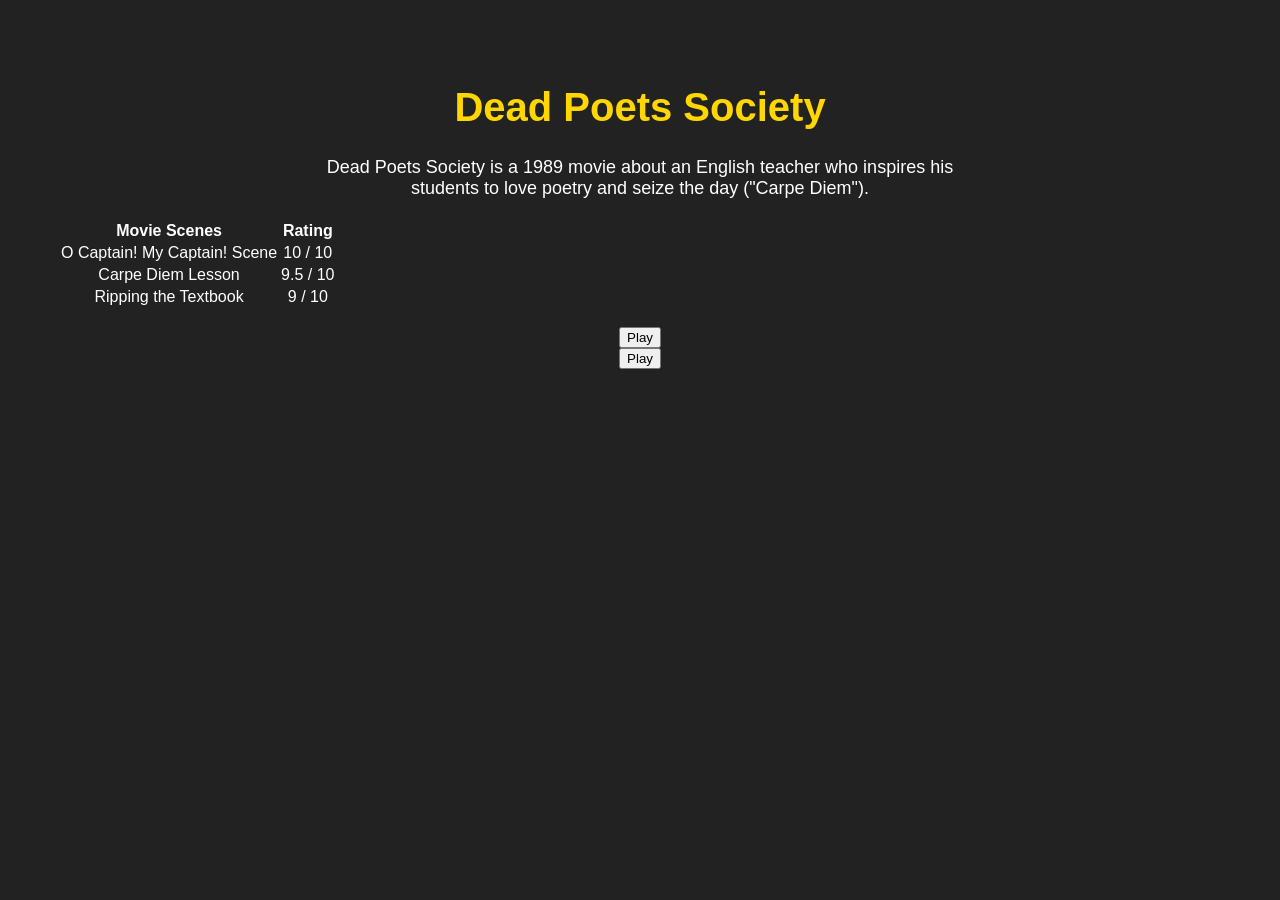
==== index.html @ 8d78c1af "Website Files I have created the index.html, style.css and images." ====
<!--ANEES AHMED-->
<!--26i-3129-->
<!--SE-C-->

<!DOCTYPE html>
 <html>
    <head>
        <title>MOVIE FAN PAGE</title>
        <link rel="stylesheet" href="style.css">
    </head>
    <body>
    <h1>Dead Poets Society</h1>
     <p>
        Dead Poets Society is a 1989 movie about an English teacher who inspires 
        his students to love poetry and seize the day ("Carpe Diem").
    </p>
    <table>
        <tr>
            <th>Movie Scenes</th>
            <th>Rating</th>
        </tr>
        <tr>
            <td>O Captain! My Captain! Scene</td>
            <td>10 / 10</td>
        </tr>
        <tr>
            <td>Carpe Diem Lesson</td>
            <td>9.5 / 10</td>
        </tr>
        <tr>
            <td>Ripping the Textbook</td>
            <td>9 / 10</td>
        </tr>
    </table>
    <br>
    <button>Play</button>
    <br>
    <button onclick="playMovie()">Play</button>
    <script>
        function playMovie() {
            console.log("Play button was clicked for Dead Poets Society");
            window.alert("Now playing Dead Poets Society! Carpe Diem!");
        }
    </script>
    </body>
    </html>
---- style.css ----
/* ANEES AHMED
   26I-3129
   SE-C
*/
body{
    background-color: #222222;
    color: white;
    font-family: Arial, sans-serif;
    text-align: center;
    padding: 50px;
}
h1 {
    color: gold;
    font-size: 40px;
}
p {
    width: 60%;
    margin: 20px auto;
    font-size: 18px;

table {
    margin: 30px auto;
    border-collapse: collapse;
    width: 50%;
}
th, td {
    border: 1px solid white;
    padding: 10px;
}
th {
    background-color: gold;
    color: black;
}
button {
    background-color: gold;
    color: black;
    font-size: 20px;
    padding: 10px 30px;
    border: none;
    cursor: pointer;
}
}
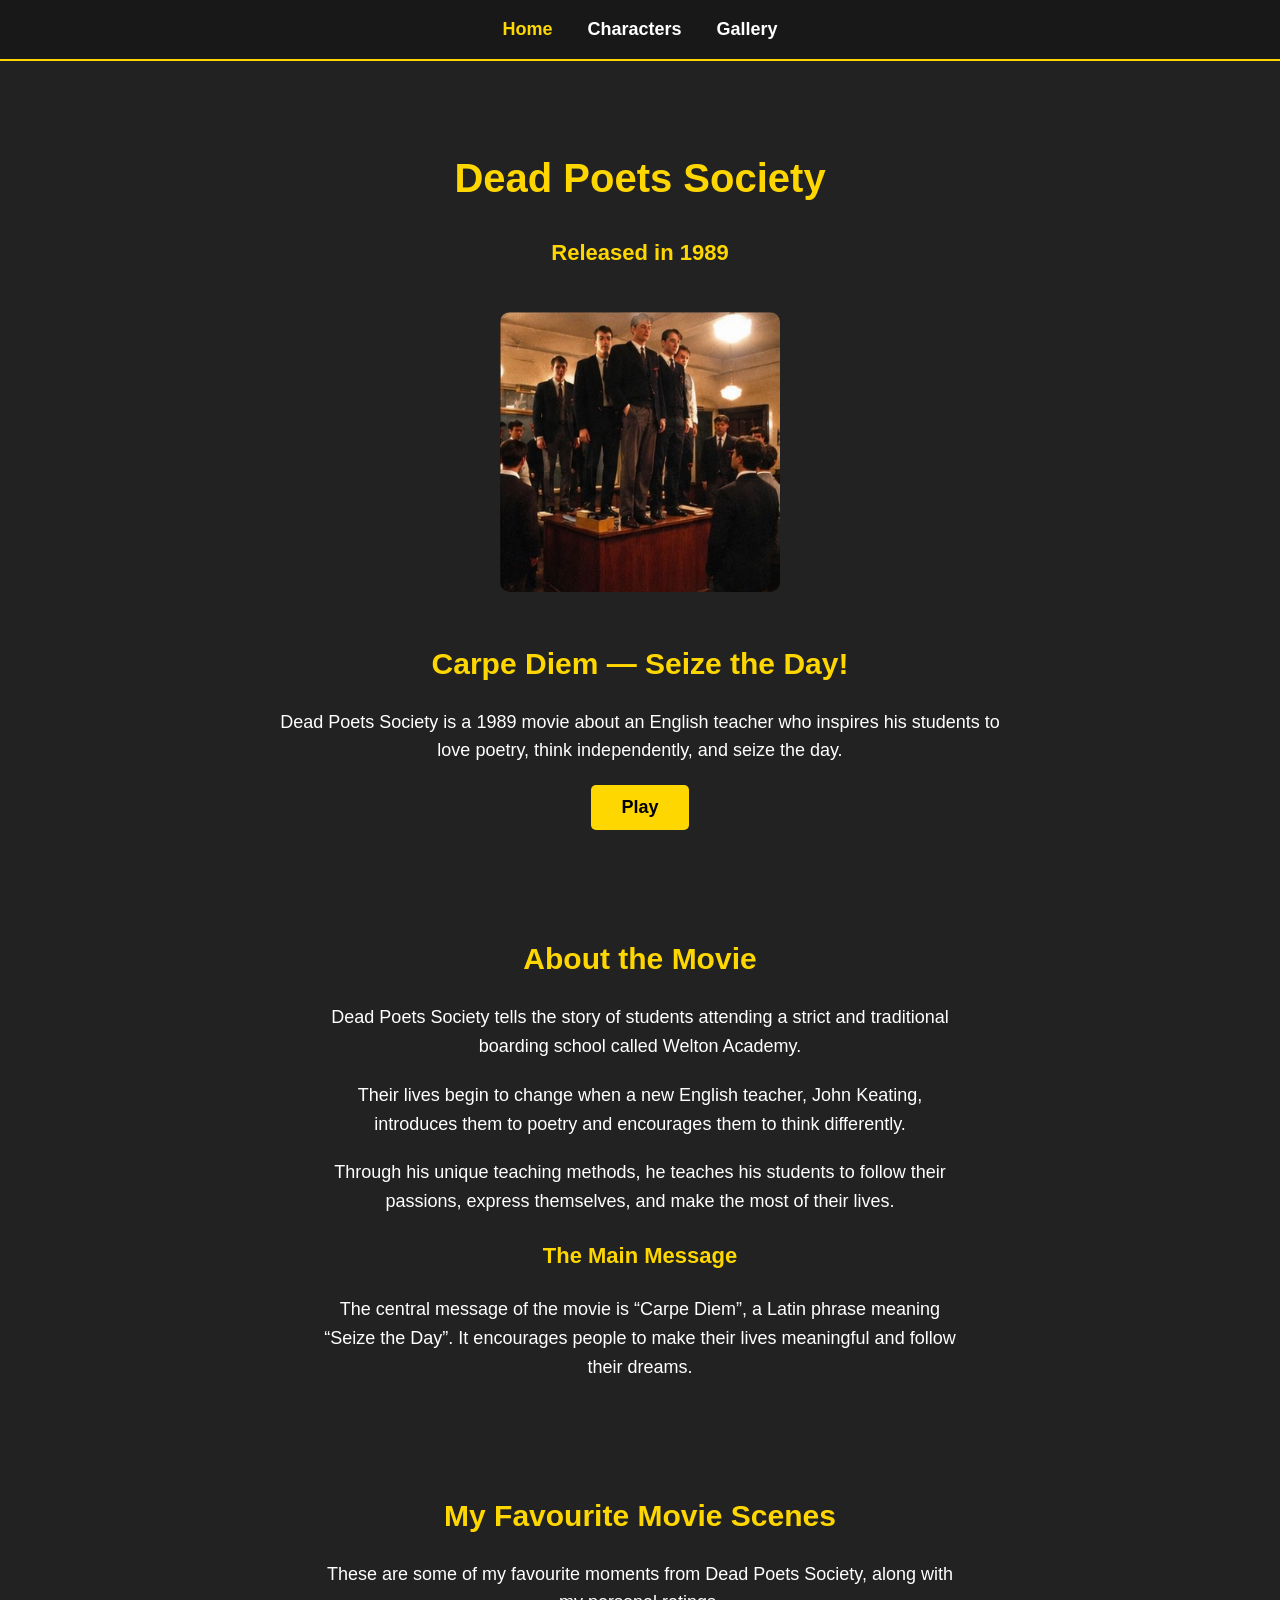
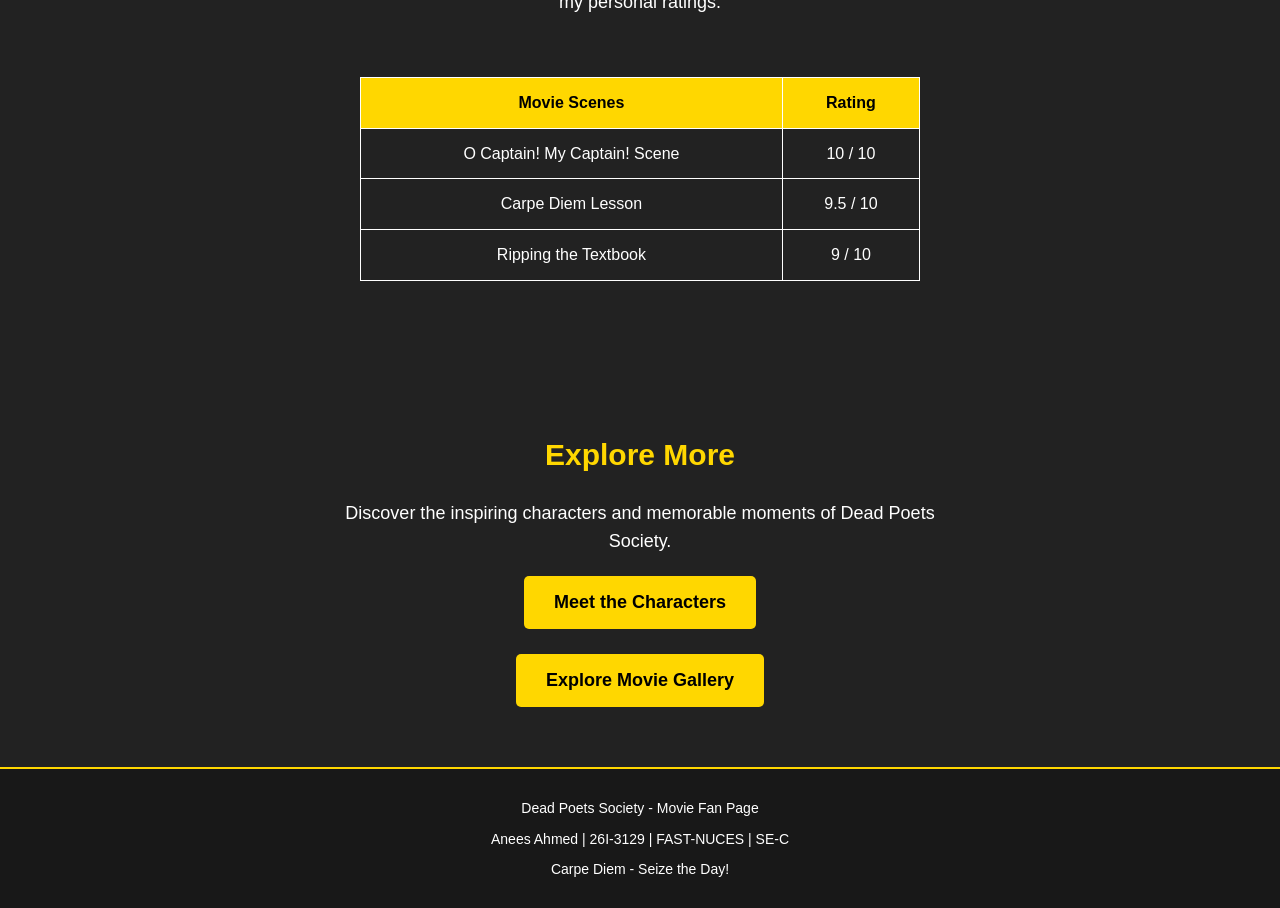
==== commit 0f472642: "major changes edit images and added two more pages which describe the in-depth of movie." ====
--- a/index.html
+++ b/index.html
@@ -1,46 +1,74 @@
-<!--ANEES AHMED-->
-<!--26i-3129-->
-<!--SE-C-->
+<!DOCTYPE html>
+<html lang="en">
+<head>
+    <meta charset="UTF-8">
+    <meta name="viewport" content="width=device-width, initial-scale=1.0">
+    <title>Dead Poets Society | Movie Fan Page</title>
+    <link rel="stylesheet" href="style.css">
+</head>
+<body>
+    <header>
+        <nav class="navbar" aria-label="Main navigation">
+            <ul>
+                <li><a href="index.html" class="active" aria-current="page">Home</a></li>
+                <li><a href="characters.html">Characters</a></li>
+                <li><a href="gallery.html">Gallery</a></li>
+            </ul>
+        </nav>
+    </header>
 
-<!DOCTYPE html>
- <html>
-    <head>
-        <title>MOVIE FAN PAGE</title>
-        <link rel="stylesheet" href="style.css">
-    </head>
-    <body>
-    <h1>Dead Poets Society</h1>
-     <p>
-        Dead Poets Society is a 1989 movie about an English teacher who inspires 
-        his students to love poetry and seize the day ("Carpe Diem").
-    </p>
-    <table>
-        <tr>
-            <th>Movie Scenes</th>
-            <th>Rating</th>
-        </tr>
-        <tr>
-            <td>O Captain! My Captain! Scene</td>
-            <td>10 / 10</td>
-        </tr>
-        <tr>
-            <td>Carpe Diem Lesson</td>
-            <td>9.5 / 10</td>
-        </tr>
-        <tr>
-            <td>Ripping the Textbook</td>
-            <td>9 / 10</td>
-        </tr>
-    </table>
-    <br>
-    <button>Play</button>
-    <br>
-    <button onclick="playMovie()">Play</button>
+    <main>
+        <section class="hero">
+            <h1>Dead Poets Society</h1>
+            <h3>Released in 1989</h3>
+            <img src="images/movie-poster.jpg" alt="Dead Poets Society movie poster image" class="movie-poster">
+            <h2>Carpe Diem — Seize the Day!</h2>
+            <p>Dead Poets Society is a 1989 movie about an English teacher who inspires his students to love poetry, think independently, and seize the day.</p>
+            <button type="button" onclick="playMovie()">Play</button>
+        </section>
+
+        <section class="content-section">
+            <h2>About the Movie</h2>
+            <p>Dead Poets Society tells the story of students attending a strict and traditional boarding school called Welton Academy.</p>
+            <p>Their lives begin to change when a new English teacher, John Keating, introduces them to poetry and encourages them to think differently.</p>
+            <p>Through his unique teaching methods, he teaches his students to follow their passions, express themselves, and make the most of their lives.</p>
+            <h3>The Main Message</h3>
+            <p>The central message of the movie is “Carpe Diem”, a Latin phrase meaning “Seize the Day”. It encourages people to make their lives meaningful and follow their dreams.</p>
+        </section>
+
+        <section class="content-section">
+            <h2>My Favourite Movie Scenes</h2>
+            <p>These are some of my favourite moments from Dead Poets Society, along with my personal ratings.</p>
+            <div class="table-container">
+                <table>
+                    <tr><th>Movie Scenes</th><th>Rating</th></tr>
+                    <tr><td>O Captain! My Captain! Scene</td><td>10 / 10</td></tr>
+                    <tr><td>Carpe Diem Lesson</td><td>9.5 / 10</td></tr>
+                    <tr><td>Ripping the Textbook</td><td>9 / 10</td></tr>
+                </table>
+            </div>
+        </section>
+
+        <section class="content-section">
+            <h2>Explore More</h2>
+            <p>Discover the inspiring characters and memorable moments of Dead Poets Society.</p>
+            <a href="characters.html" class="btn">Meet the Characters</a>
+            <br><br>
+            <a href="gallery.html" class="btn">Explore Movie Gallery</a>
+        </section>
+    </main>
+
+    <footer class="footer">
+        <p>Dead Poets Society - Movie Fan Page</p>
+        <p>Anees Ahmed | 26I-3129 | FAST-NUCES | SE-C</p>
+        <p>Carpe Diem - Seize the Day!</p>
+    </footer>
+
     <script>
         function playMovie() {
             console.log("Play button was clicked for Dead Poets Society");
-            window.alert("Now playing Dead Poets Society! Carpe Diem!");
+            window.alert("Welcome to Dead Poets Society! Carpe Diem!");
         }
     </script>
-    </body>
-    </html>+</body>
+</html>
--- a/style.css
+++ b/style.css
@@ -1,42 +1,99 @@
-/* ANEES AHMED
-   26I-3129
-   SE-C
+/* DEAD POETS SOCIETY - MOVIE FAN PAGE
+   Anees Ahmed | 26I-3129 | FAST-NUCES | SE-C
 */
-body{
+
+/* 1. General styling */
+* { box-sizing: border-box; }
+body {
     background-color: #222222;
-    color: white;
+    color: #FFFFFF;
     font-family: Arial, sans-serif;
     text-align: center;
-    padding: 50px;
+    margin: 0;
+    padding: 0;
+    line-height: 1.6;
 }
-h1 {
-    color: gold;
-    font-size: 40px;
+
+/* 2. Headings and paragraphs */
+h1, h2, h3 { color: #FFD700; }
+h1 { font-size: 40px; margin: 25px 0; }
+h2 { font-size: 30px; margin: 20px 0; }
+h3 { font-size: 22px; }
+p { width: 60%; max-width: 800px; margin: 20px auto; font-size: 18px; }
+
+/* 3. Navigation bar */
+.navbar { background-color: #181818; padding: 15px 20px; border-bottom: 2px solid #FFD700; }
+.navbar ul { list-style: none; display: flex; justify-content: center; align-items: center; gap: 35px; margin: 0; padding: 0; flex-wrap: wrap; }
+.navbar a { color: #FFFFFF; text-decoration: none; font-size: 18px; font-weight: bold; transition: color 0.3s ease; }
+.navbar a:hover, .navbar a.active { color: #FFD700; }
+
+/* 4. Main sections and hero */
+.container, .content-section { width: 90%; max-width: 1100px; margin: 30px auto; padding: 20px; }
+.hero { padding: 35px 20px; margin: 25px auto; width: 90%; max-width: 1100px; }
+.hero p { width: 70%; }
+
+/* 5. Buttons */
+button, .btn { display: inline-block; background-color: #FFD700; color: #000000; font-family: Arial, sans-serif; font-size: 18px; font-weight: bold; padding: 12px 30px; border: none; border-radius: 5px; text-decoration: none; cursor: pointer; transition: background-color 0.3s ease, transform 0.3s ease; }
+button:hover, .btn:hover { background-color: #FFFFFF; color: #000000; transform: scale(1.05); }
+
+/* 6. Images */
+img { max-width: 100%; height: auto; }
+.movie-poster { width: 280px; max-width: 100%; border-radius: 10px; margin: 20px auto; transition: transform 0.3s ease; }
+.movie-poster:hover { transform: scale(1.03); }
+.character-image { width: 100%; height: 220px; object-fit: cover; border-radius: 8px; }
+.gallery-image { width: 100%; height: 230px; object-fit: cover; border-radius: 8px; transition: transform 0.3s ease; }
+.gallery-image:hover { transform: scale(1.04); }
+
+/* 7. Movie ratings table */
+.table-container { width: 90%; max-width: 800px; margin: 30px auto; overflow-x: auto; }
+table { margin: 30px auto; border-collapse: collapse; width: 70%; color: #FFFFFF; }
+th, td { border: 1px solid #FFFFFF; padding: 12px; text-align: center; }
+th { background-color: #FFD700; color: #000000; }
+tr:hover td { background-color: #333333; }
+
+/* 8. Character cards */
+.character-grid { display: grid; grid-template-columns: repeat(3, 1fr); gap: 25px; width: 90%; max-width: 1100px; margin: 30px auto; }
+.character-card { background-color: #303030; border: 1px solid #FFD700; border-radius: 10px; padding: 20px; transition: transform 0.3s ease, box-shadow 0.3s ease; }
+.character-card:hover { transform: translateY(-5px); box-shadow: 0 6px 18px rgba(255, 215, 0, 0.15); }
+.character-card p { width: 100%; font-size: 16px; }
+
+/* 9. Movie gallery */
+.gallery-grid { display: grid; grid-template-columns: repeat(2, 1fr); gap: 25px; width: 90%; max-width: 1100px; margin: 30px auto; }
+.gallery-item { background-color: #303030; padding: 15px; border: 1px solid #FFD700; border-radius: 10px; overflow: hidden; }
+.gallery-item p { width: 100%; font-size: 16px; }
+
+/* 10. Footer */
+.footer { background-color: #181818; color: #FFFFFF; padding: 20px; margin-top: 40px; border-top: 2px solid #FFD700; text-align: center; }
+.footer p { width: 90%; font-size: 14px; margin: 8px auto; }
+
+/* 11. General links */
+a { transition: color 0.3s ease; }
+
+/* 12. Tablet layout */
+@media screen and (max-width: 768px) {
+    h1 { font-size: 32px; }
+    h2 { font-size: 26px; }
+    p { width: 85%; font-size: 16px; }
+    .navbar ul { gap: 20px; }
+    .character-grid { grid-template-columns: repeat(2, 1fr); }
+    .gallery-grid { grid-template-columns: repeat(2, 1fr); }
+    table { width: 90%; }
+    .hero p { width: 85%; }
 }
-p {
-    width: 60%;
-    margin: 20px auto;
-    font-size: 18px;
 
-table {
-    margin: 30px auto;
-    border-collapse: collapse;
-    width: 50%;
+/* 13. Mobile layout */
+@media screen and (max-width: 480px) {
+    h1 { font-size: 28px; }
+    h2 { font-size: 23px; }
+    h3 { font-size: 19px; }
+    p { width: 95%; font-size: 15px; }
+    .navbar { padding: 12px; }
+    .navbar ul { flex-direction: column; gap: 12px; }
+    .container, .content-section { width: 100%; padding: 15px; }
+    .character-grid, .gallery-grid { grid-template-columns: 1fr; }
+    table { width: 100%; font-size: 14px; }
+    th, td { padding: 8px; }
+    .movie-poster { width: 220px; }
+    .footer { padding: 15px; }
+    button, .btn { font-size: 16px; padding: 10px 22px; }
 }
-th, td {
-    border: 1px solid white;
-    padding: 10px;
-}
-th {
-    background-color: gold;
-    color: black;
-}
-button {
-    background-color: gold;
-    color: black;
-    font-size: 20px;
-    padding: 10px 30px;
-    border: none;
-    cursor: pointer;
-}
-}
